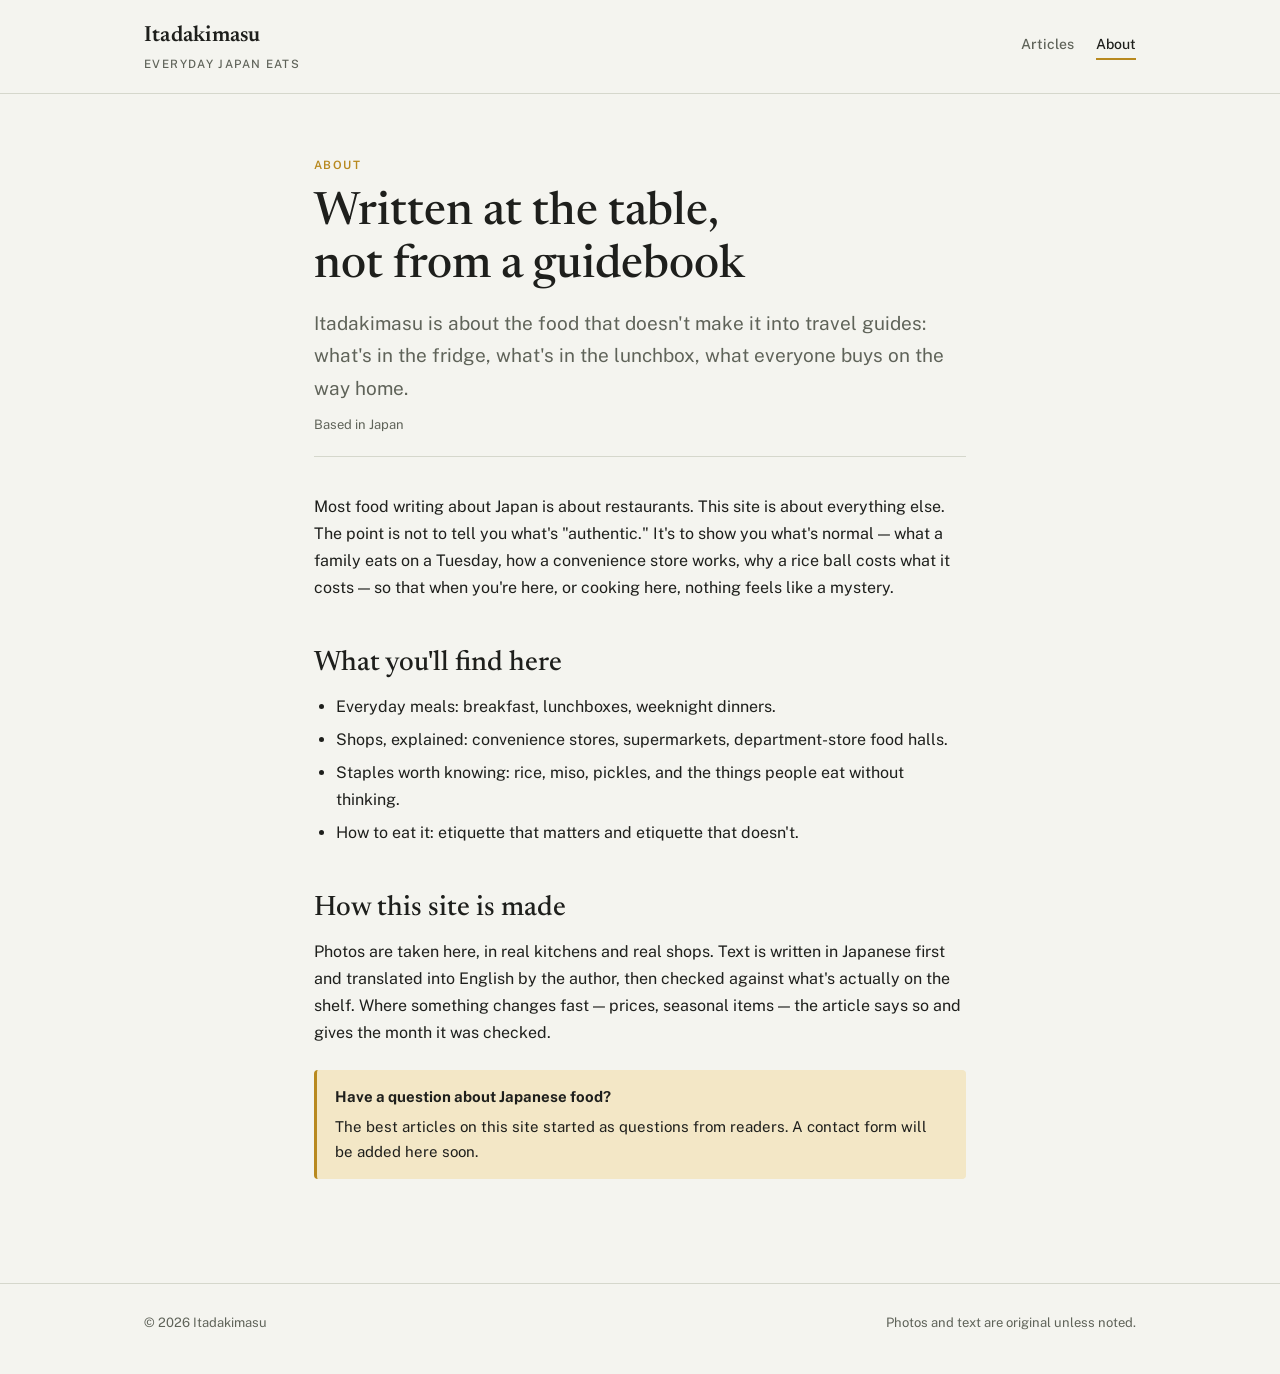
==== about.html @ 02cbe07c "Itadakimasu: first three articles, about page, and Japanese drafts" ====
<!doctype html>
<html lang="en">
<head>
<meta charset="utf-8">
<meta name="viewport" content="width=device-width, initial-scale=1">
<title>About — Itadakimasu</title>
<meta name="description" content="Who writes Itadakimasu and why.">
<link rel="preconnect" href="https://fonts.googleapis.com">
<link rel="stylesheet" href="https://fonts.googleapis.com/css2?family=Newsreader:ital,opsz,wght@0,6..72,400;0,6..72,500;0,6..72,600;1,6..72,400&family=Public+Sans:wght@400;500;600&family=Noto+Sans+JP:wght@400;500&display=swap">
<link rel="stylesheet" href="css/style.css">
</head>
<body>

<header class="site-header">
  <div class="container">
    <a class="brand" href="index.html">Itadakimasu<small>Everyday Japan Eats</small></a>
    <nav class="nav" aria-label="Main">
      <a href="index.html">Articles</a>
      <a href="about.html" aria-current="page">About</a>
    </nav>
  </div>
</header>

<main class="article">
  <span class="tag">About</span>
  <h1>Written at the table, not from a guidebook</h1>
  <p class="lede">Itadakimasu is about the food that doesn't make it into travel guides: what's in the fridge, what's in the lunchbox, what everyone buys on the way home.</p>
  <p class="meta">Based in Japan</p>

  <p>Most food writing about Japan is about restaurants. This site is about everything else. The point is not to tell you what's "authentic." It's to show you what's normal — what a family eats on a Tuesday, how a convenience store works, why a rice ball costs what it costs — so that when you're here, or cooking here, nothing feels like a mystery.</p>

  <h2>What you'll find here</h2>
  <ul>
    <li>Everyday meals: breakfast, lunchboxes, weeknight dinners.</li>
    <li>Shops, explained: convenience stores, supermarkets, department-store food halls.</li>
    <li>Staples worth knowing: rice, miso, pickles, and the things people eat without thinking.</li>
    <li>How to eat it: etiquette that matters and etiquette that doesn't.</li>
  </ul>

  <h2>How this site is made</h2>
  <p>Photos are taken here, in real kitchens and real shops. Text is written in Japanese first and translated into English by the author, then checked against what's actually on the shelf. Where something changes fast — prices, seasonal items — the article says so and gives the month it was checked.</p>

  <div class="callout">
    <strong>Have a question about Japanese food?</strong>
    The best articles on this site started as questions from readers. A contact form will be added here soon.
  </div>
</main>

<footer class="site-footer">
  <div class="container">
    <span>© 2026 Itadakimasu</span>
    <span>Photos and text are original unless noted.</span>
  </div>
</footer>

</body>
</html>
---- css/style.css ----
/* Itadakimasu — site styles */
:root{
  --paper:#F4F4EF;
  --surface:#FFFFFF;
  --surface-2:#E9EAE2;
  --ink:#1E1F1C;
  --ink-soft:#5F6359;
  --line:#D5D7CC;
  --indigo:#2B3A67;
  --indigo-soft:#DDE2EF;
  --kinako:#B8891F;
  --kinako-soft:#F3E7C6;
}
@media (prefers-color-scheme: dark){
  :root{
    --paper:#151614;
    --surface:#1D1E1B;
    --surface-2:#262823;
    --ink:#ECECE6;
    --ink-soft:#9DA196;
    --line:#33362F;
    --indigo:#93A4D6;
    --indigo-soft:#232B45;
    --kinako:#D9AC45;
    --kinako-soft:#3A2E12;
  }
}
*{box-sizing:border-box}
html{scroll-behavior:smooth}
body{
  margin:0;background:var(--paper);color:var(--ink);
  font-family:"Public Sans","Helvetica Neue",Arial,sans-serif;
  font-size:16px;line-height:1.7;
}
a{color:var(--indigo);text-decoration:none}
a:hover{text-decoration:underline}
a:focus-visible,button:focus-visible{outline:2px solid var(--indigo);outline-offset:3px}
img{max-width:100%;height:auto;display:block}

.container{max-width:1040px;margin:0 auto;padding:0 24px}

/* header */
.site-header{border-bottom:1px solid var(--line);background:var(--paper)}
.site-header .container{display:flex;align-items:center;justify-content:space-between;gap:20px;padding-top:18px;padding-bottom:18px;flex-wrap:wrap}
.brand{font-family:"Newsreader",Georgia,serif;font-weight:600;font-size:22px;color:var(--ink);letter-spacing:.01em}
.brand small{display:block;font-family:"Public Sans",sans-serif;font-size:11.5px;font-weight:500;letter-spacing:.12em;text-transform:uppercase;color:var(--ink-soft)}
.nav{display:flex;gap:22px;font-size:14px;font-weight:500}
.nav a{color:var(--ink-soft)}
.nav a[aria-current="page"]{color:var(--ink);border-bottom:2px solid var(--kinako);padding-bottom:2px}

/* hero */
.hero{padding:64px 0 48px}
.hero .eyebrow{font-size:12px;font-weight:600;letter-spacing:.14em;text-transform:uppercase;color:var(--kinako);margin-bottom:14px}
.hero h1{font-family:"Newsreader",Georgia,serif;font-weight:500;font-size:clamp(34px,5vw,54px);line-height:1.15;margin:0 0 18px;text-wrap:balance;max-width:16ch}
.hero p{font-size:18px;color:var(--ink-soft);max-width:58ch;margin:0}

/* article cards */
.section-title{font-size:12px;font-weight:600;letter-spacing:.14em;text-transform:uppercase;color:var(--ink-soft);margin:0 0 18px;padding-top:24px;border-top:1px solid var(--line)}
.cards{display:grid;grid-template-columns:repeat(auto-fill,minmax(280px,1fr));gap:22px;margin-bottom:64px}
.card{background:var(--surface);border:1px solid var(--line);border-radius:6px;overflow:hidden;display:flex;flex-direction:column}
.card .photo{aspect-ratio:4/3;background:var(--surface-2);display:flex;align-items:center;justify-content:center;color:var(--ink-soft);font-size:12px;letter-spacing:.06em;text-transform:uppercase;border-bottom:1px solid var(--line)}
.card .body{padding:20px 22px 22px;display:flex;flex-direction:column;gap:8px;flex:1}
.card .tag{font-size:11px;font-weight:600;letter-spacing:.1em;text-transform:uppercase;color:var(--kinako)}
.card h2{font-family:"Newsreader",Georgia,serif;font-weight:500;font-size:23px;line-height:1.25;margin:0;text-wrap:balance}
.card h2 a{color:var(--ink)}
.card p{margin:0;color:var(--ink-soft);font-size:15px}
.card .meta{margin-top:auto;padding-top:10px;font-size:12.5px;color:var(--ink-soft)}

/* about strip */
.about-strip{background:var(--indigo-soft);border-radius:6px;padding:28px 30px;margin-bottom:64px;display:grid;grid-template-columns:1fr auto;gap:20px;align-items:center}
.about-strip h2{font-family:"Newsreader",Georgia,serif;font-weight:500;font-size:24px;margin:0 0 6px}
.about-strip p{margin:0;color:var(--ink-soft);max-width:60ch}
.btn{display:inline-block;background:var(--indigo);color:#fff;padding:10px 18px;border-radius:4px;font-weight:600;font-size:14px;white-space:nowrap}
.btn:hover{text-decoration:none;filter:brightness(1.1)}

/* article page */
.article{max-width:700px;margin:0 auto;padding:56px 24px 80px}
.article .tag{font-size:11.5px;font-weight:600;letter-spacing:.12em;text-transform:uppercase;color:var(--kinako)}
.article h1{font-family:"Newsreader",Georgia,serif;font-weight:500;font-size:clamp(32px,4.5vw,46px);line-height:1.15;margin:10px 0 14px;text-wrap:balance}
.article .lede{font-size:19px;color:var(--ink-soft);margin:0 0 10px}
.article .meta{font-size:13px;color:var(--ink-soft);margin:0 0 36px;padding-bottom:20px;border-bottom:1px solid var(--line)}
.article h2{font-family:"Newsreader",Georgia,serif;font-weight:500;font-size:28px;margin:44px 0 12px;line-height:1.25}
.article h3{font-size:17px;font-weight:600;margin:28px 0 8px}
.article p{margin:0 0 18px}
.article ul,.article ol{padding-left:22px;margin:0 0 18px}
.article li{margin-bottom:6px}
.article .photo{aspect-ratio:3/2;background:var(--surface-2);border:1px solid var(--line);border-radius:6px;display:flex;align-items:center;justify-content:center;color:var(--ink-soft);font-size:12px;letter-spacing:.06em;text-transform:uppercase;margin:26px 0}
/* item with a small photo beside its heading */
.item{display:grid;grid-template-columns:96px 1fr;gap:18px;align-items:start;margin:24px 0}
.item-photo{aspect-ratio:1/1;border-radius:6px;background:var(--surface-2);border:1px solid var(--line);display:flex;align-items:center;justify-content:center;font-size:10px;letter-spacing:.06em;text-transform:uppercase;color:var(--ink-soft);overflow:hidden;text-align:center;padding:4px}
.item-photo img{width:100%;height:100%;object-fit:cover;display:block}
.item h3{margin:0 0 6px}
.item p{margin:0}
@media (max-width:480px){.item{grid-template-columns:72px 1fr;gap:12px}}

.article figure{margin:26px 0}
.article figcaption{font-size:13px;color:var(--ink-soft);margin-top:8px}
.article .jp{font-family:"Noto Sans JP","Hiragino Sans",sans-serif;color:var(--ink-soft)}
.callout{background:var(--kinako-soft);border-left:3px solid var(--kinako);padding:14px 18px;border-radius:4px;margin:24px 0;font-size:15px}
.callout strong{display:block;margin-bottom:4px}
.glossary{background:var(--surface);border:1px solid var(--line);border-radius:6px;padding:18px 22px;margin:32px 0}
.glossary h3{margin:0 0 10px;font-size:14px;letter-spacing:.1em;text-transform:uppercase;color:var(--ink-soft)}
.glossary dl{margin:0;display:grid;grid-template-columns:auto 1fr;gap:6px 16px;font-size:15px}
.glossary dt{font-weight:600}
.glossary dd{margin:0;color:var(--ink-soft)}
.next-read{margin-top:48px;padding-top:24px;border-top:1px solid var(--line)}
.next-read span{font-size:12px;font-weight:600;letter-spacing:.12em;text-transform:uppercase;color:var(--ink-soft);display:block;margin-bottom:6px}
.next-read a{font-family:"Newsreader",Georgia,serif;font-size:22px}

/* footer */
.site-footer{border-top:1px solid var(--line);padding:28px 0 40px;font-size:13px;color:var(--ink-soft)}
.site-footer .container{display:flex;justify-content:space-between;gap:16px;flex-wrap:wrap}

@media (max-width:640px){
  .hero{padding:44px 0 36px}
  .about-strip{grid-template-columns:1fr}
  .nav{gap:16px}
}
@media (prefers-reduced-motion: reduce){html{scroll-behavior:auto}}
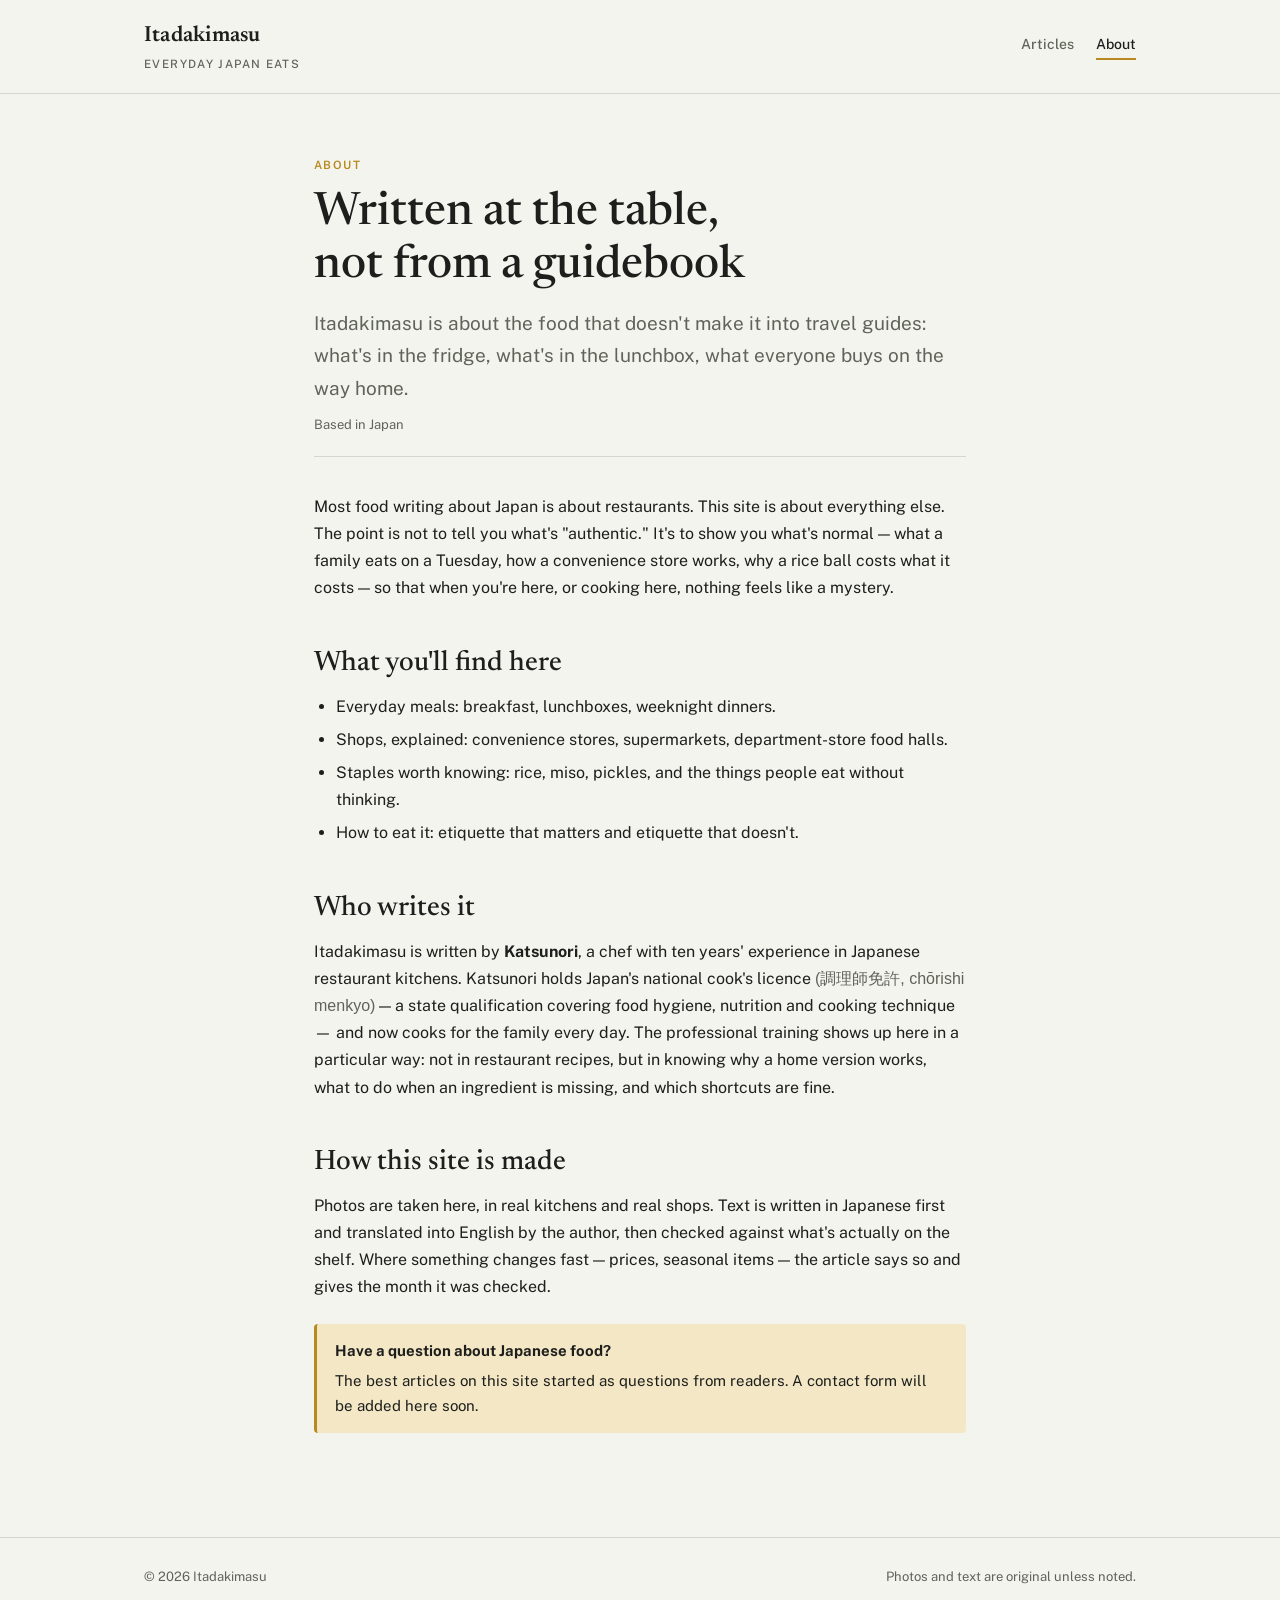
==== commit 26515cb7: "About: introduce the author, Katsunori Co-Authored-By: Claude Fable 5.1 <noreply@anthropic.com>" ====
--- a/about.html
+++ b/about.html
@@ -37,6 +37,9 @@
     <li>How to eat it: etiquette that matters and etiquette that doesn't.</li>
   </ul>
 
+  <h2>Who writes it</h2>
+  <p>Itadakimasu is written by <strong>Katsunori</strong>, a chef with ten years' experience in Japanese restaurant kitchens. Katsunori holds Japan's national cook's licence <span class="jp">(調理師免許, chōrishi menkyo)</span> — a state qualification covering food hygiene, nutrition and cooking technique — and now cooks for the family every day. The professional training shows up here in a particular way: not in restaurant recipes, but in knowing why a home version works, what to do when an ingredient is missing, and which shortcuts are fine.</p>
+
   <h2>How this site is made</h2>
   <p>Photos are taken here, in real kitchens and real shops. Text is written in Japanese first and translated into English by the author, then checked against what's actually on the shelf. Where something changes fast — prices, seasonal items — the article says so and gives the month it was checked.</p>
 
--- a/css/style.css
+++ b/css/style.css
@@ -66,6 +66,19 @@
 .card p{margin:0;color:var(--ink-soft);font-size:15px}
 .card .meta{margin-top:auto;padding-top:10px;font-size:12.5px;color:var(--ink-soft)}
 
+/* "Now in Japan" — dated, news-driven pieces */
+.tag.now{color:var(--indigo)}
+.now-list{display:grid;grid-template-columns:repeat(auto-fill,minmax(300px,1fr));gap:18px;margin-bottom:64px}
+.now-item{border-left:3px solid var(--indigo);padding:4px 0 4px 18px;display:flex;flex-direction:column;gap:6px}
+.now-item .date{font-size:12px;font-weight:600;letter-spacing:.08em;text-transform:uppercase;color:var(--indigo)}
+.now-item h2{font-family:"Newsreader",Georgia,serif;font-weight:500;font-size:22px;line-height:1.3;margin:0;text-wrap:balance}
+.now-item h2 a{color:var(--ink)}
+.now-item p{margin:0;color:var(--ink-soft);font-size:15px}
+.whats-new{background:var(--indigo-soft);border-radius:6px;padding:16px 20px;margin:28px 0;display:flex;flex-direction:column;gap:4px}
+.whats-new .label{font-size:11.5px;font-weight:600;letter-spacing:.12em;text-transform:uppercase;color:var(--indigo)}
+.whats-new a{font-family:"Newsreader",Georgia,serif;font-size:19px;color:var(--ink)}
+.whats-new p{margin:0;font-size:14px;color:var(--ink-soft)}
+
 /* about strip */
 .about-strip{background:var(--indigo-soft);border-radius:6px;padding:28px 30px;margin-bottom:64px;display:grid;grid-template-columns:1fr auto;gap:20px;align-items:center}
 .about-strip h2{font-family:"Newsreader",Georgia,serif;font-weight:500;font-size:24px;margin:0 0 6px}
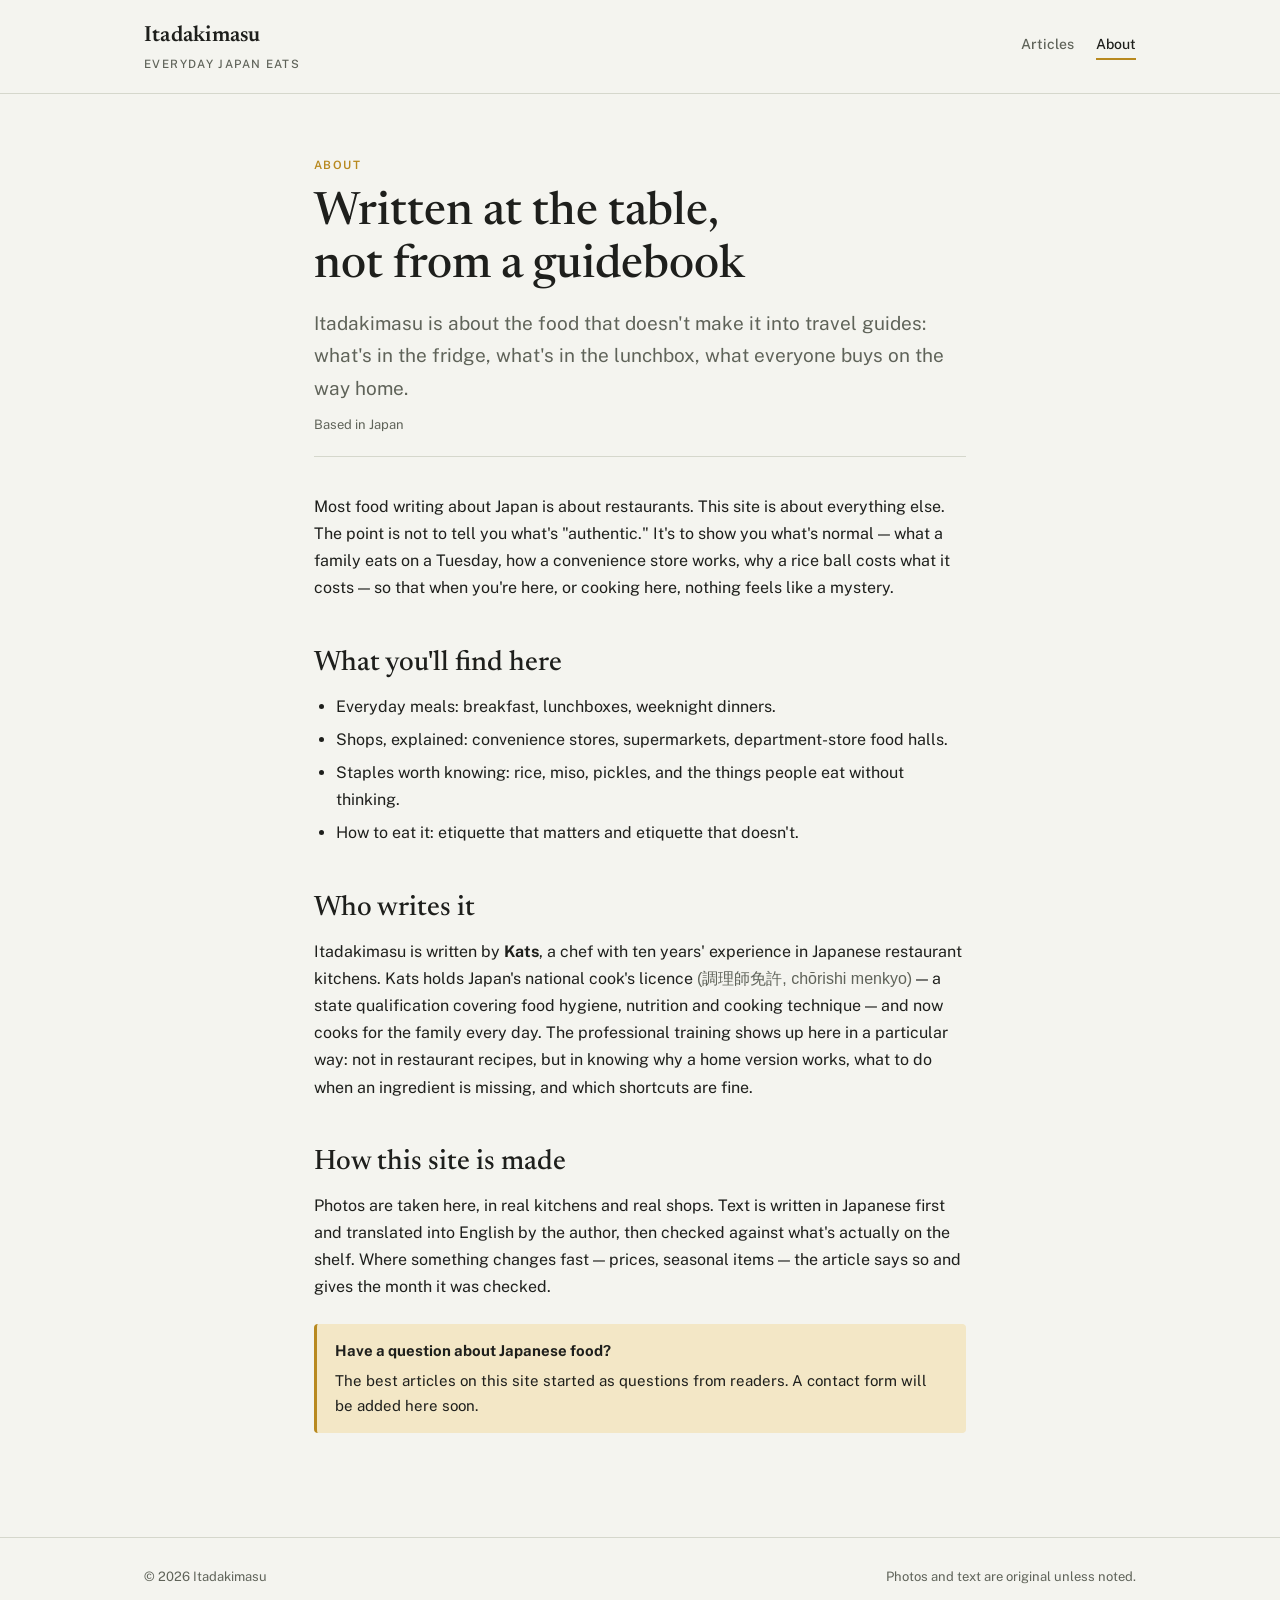
==== commit 956fcb70: "About: pen name is Kats Co-Authored-By: Claude Fable 5.1 <noreply@anthropic.com>" ====
--- a/about.html
+++ b/about.html
@@ -38,7 +38,7 @@
   </ul>
 
   <h2>Who writes it</h2>
-  <p>Itadakimasu is written by <strong>Katsunori</strong>, a chef with ten years' experience in Japanese restaurant kitchens. Katsunori holds Japan's national cook's licence <span class="jp">(調理師免許, chōrishi menkyo)</span> — a state qualification covering food hygiene, nutrition and cooking technique — and now cooks for the family every day. The professional training shows up here in a particular way: not in restaurant recipes, but in knowing why a home version works, what to do when an ingredient is missing, and which shortcuts are fine.</p>
+  <p>Itadakimasu is written by <strong>Kats</strong>, a chef with ten years' experience in Japanese restaurant kitchens. Kats holds Japan's national cook's licence <span class="jp">(調理師免許, chōrishi menkyo)</span> — a state qualification covering food hygiene, nutrition and cooking technique — and now cooks for the family every day. The professional training shows up here in a particular way: not in restaurant recipes, but in knowing why a home version works, what to do when an ingredient is missing, and which shortcuts are fine.</p>
 
   <h2>How this site is made</h2>
   <p>Photos are taken here, in real kitchens and real shops. Text is written in Japanese first and translated into English by the author, then checked against what's actually on the shelf. Where something changes fast — prices, seasonal items — the article says so and gives the month it was checked.</p>
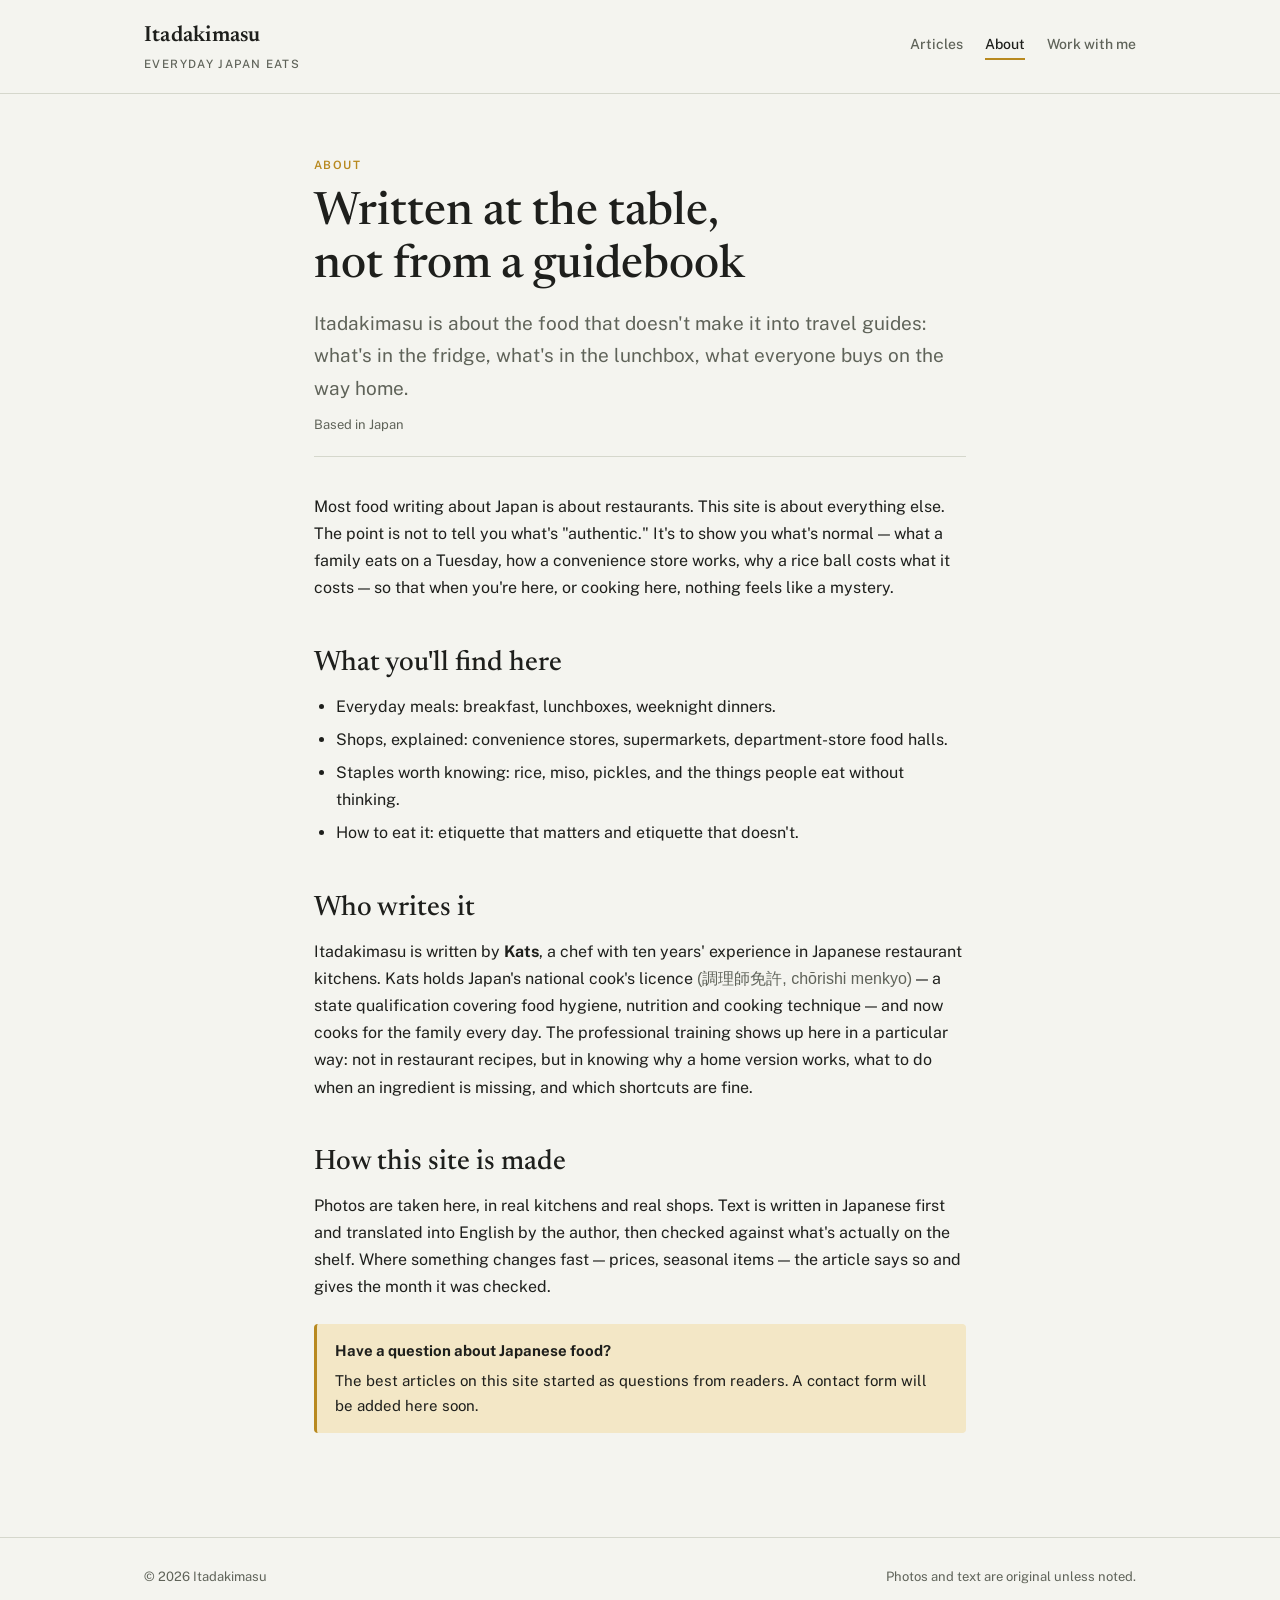
==== commit bdb264a0: "Add a Work with me page with a contact form Offer page (why me / what I can do / why now) linked fro" ====
--- a/about.html
+++ b/about.html
@@ -17,6 +17,7 @@
     <nav class="nav" aria-label="Main">
       <a href="index.html">Articles</a>
       <a href="about.html" aria-current="page">About</a>
+      <a href="work-with-me.html">Work with me</a>
     </nav>
   </div>
 </header>
--- a/css/style.css
+++ b/css/style.css
@@ -106,6 +106,11 @@
 .item p{margin:0}
 @media (max-width:480px){.item{grid-template-columns:72px 1fr;gap:12px}}
 
+.article table{width:100%;border-collapse:collapse;font-size:15px;margin:0 0 18px}
+.article th,.article td{text-align:left;padding:7px 10px;border-bottom:1px solid var(--line);vertical-align:top}
+.article th{font-size:12px;font-weight:600;letter-spacing:.08em;text-transform:uppercase;color:var(--ink-soft)}
+.article pre{background:var(--surface);border:1px solid var(--line);border-radius:6px;padding:14px 16px;margin:18px 0;font-family:ui-monospace,"SF Mono",Menlo,Consolas,monospace;font-size:12.5px;line-height:1.5;overflow-x:auto;white-space:pre}
+
 .article figure{margin:26px 0}
 .article figcaption{font-size:13px;color:var(--ink-soft);margin-top:8px}
 .article .jp{font-family:"Noto Sans JP","Hiragino Sans",sans-serif;color:var(--ink-soft)}
@@ -118,7 +123,8 @@
 .glossary dd{margin:0;color:var(--ink-soft)}
 .next-read{margin-top:48px;padding-top:24px;border-top:1px solid var(--line)}
 .next-read span{font-size:12px;font-weight:600;letter-spacing:.12em;text-transform:uppercase;color:var(--ink-soft);display:block;margin-bottom:6px}
-.next-read a{font-family:"Newsreader",Georgia,serif;font-size:22px}
+.next-read a{font-family:"Newsreader",Georgia,serif;font-size:22px;display:block;margin-bottom:6px}
+.next-read a:last-child{margin-bottom:0}
 
 /* footer */
 .site-footer{border-top:1px solid var(--line);padding:28px 0 40px;font-size:13px;color:var(--ink-soft)}
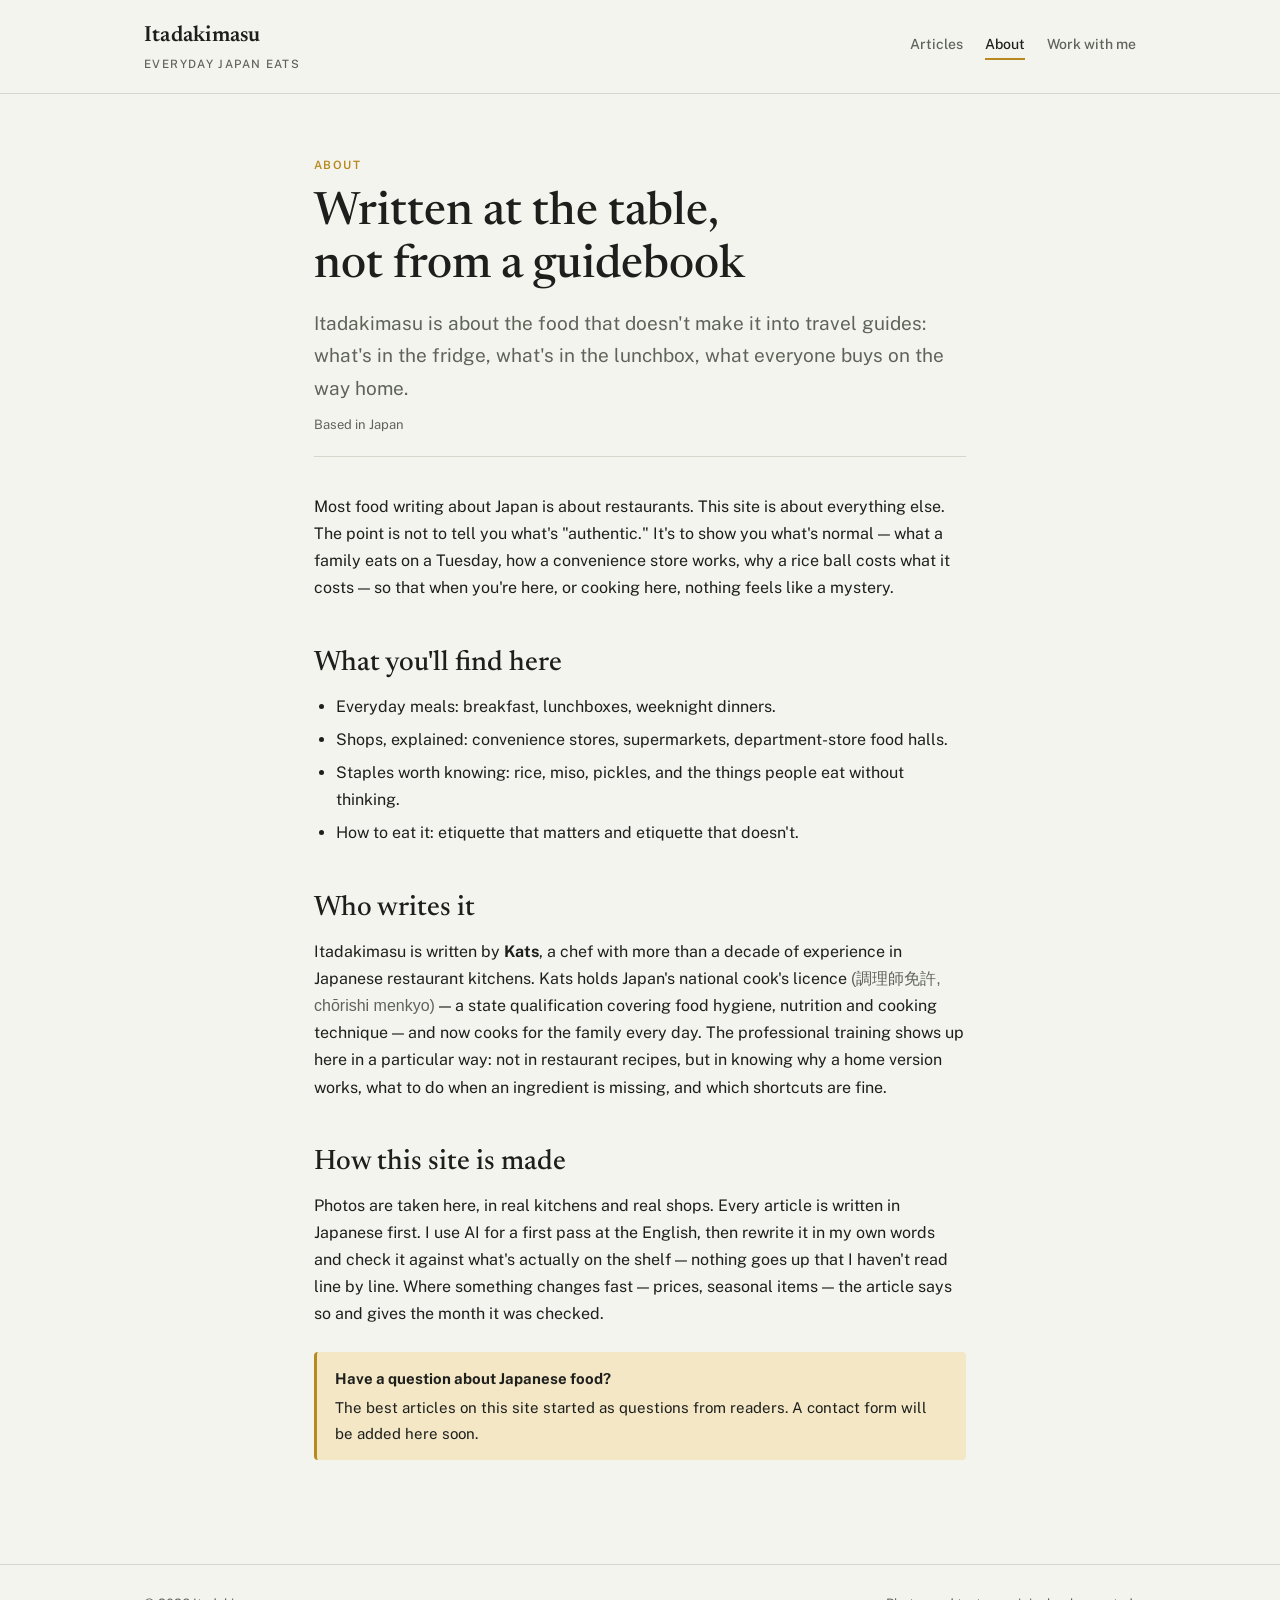
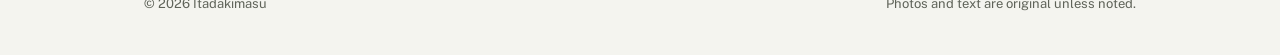
==== commit 4fb03068: "About and Work with me: how the English gets written, and a decade-plus in kitchens The site said th" ====
--- a/about.html
+++ b/about.html
@@ -39,10 +39,10 @@
   </ul>
 
   <h2>Who writes it</h2>
-  <p>Itadakimasu is written by <strong>Kats</strong>, a chef with ten years' experience in Japanese restaurant kitchens. Kats holds Japan's national cook's licence <span class="jp">(調理師免許, chōrishi menkyo)</span> — a state qualification covering food hygiene, nutrition and cooking technique — and now cooks for the family every day. The professional training shows up here in a particular way: not in restaurant recipes, but in knowing why a home version works, what to do when an ingredient is missing, and which shortcuts are fine.</p>
+  <p>Itadakimasu is written by <strong>Kats</strong>, a chef with more than a decade of experience in Japanese restaurant kitchens. Kats holds Japan's national cook's licence <span class="jp">(調理師免許, chōrishi menkyo)</span> — a state qualification covering food hygiene, nutrition and cooking technique — and now cooks for the family every day. The professional training shows up here in a particular way: not in restaurant recipes, but in knowing why a home version works, what to do when an ingredient is missing, and which shortcuts are fine.</p>
 
   <h2>How this site is made</h2>
-  <p>Photos are taken here, in real kitchens and real shops. Text is written in Japanese first and translated into English by the author, then checked against what's actually on the shelf. Where something changes fast — prices, seasonal items — the article says so and gives the month it was checked.</p>
+  <p>Photos are taken here, in real kitchens and real shops. Every article is written in Japanese first. I use AI for a first pass at the English, then rewrite it in my own words and check it against what's actually on the shelf — nothing goes up that I haven't read line by line. Where something changes fast — prices, seasonal items — the article says so and gives the month it was checked.</p>
 
   <div class="callout">
     <strong>Have a question about Japanese food?</strong>
